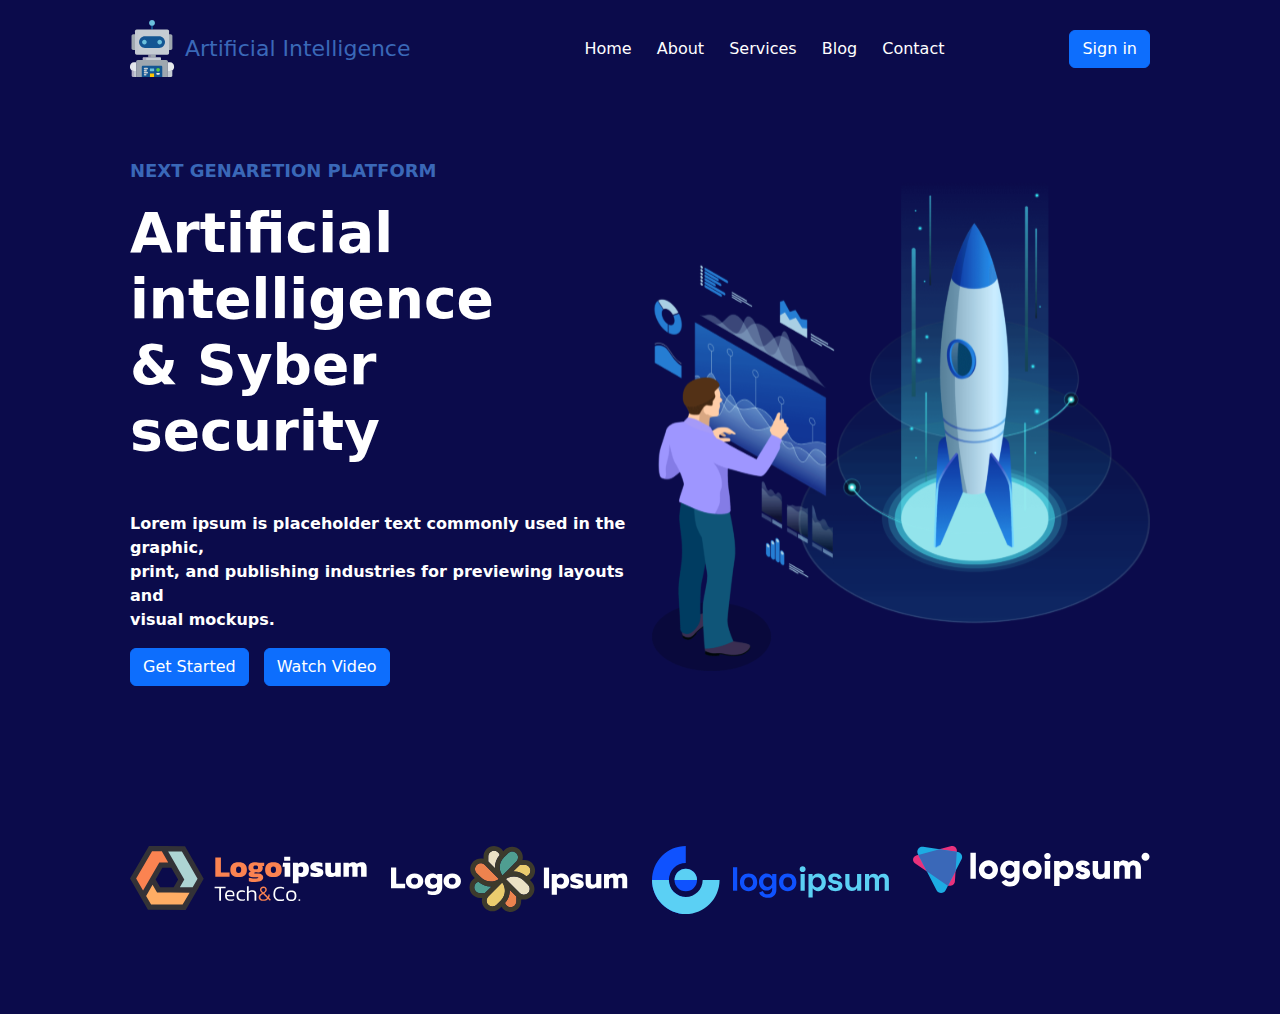
==== artificial-intelligence/index.html @ 1d0e7377 "initial commit" ====
<!DOCTYPE html>
<html lang="en">
<head>
    <meta charset="UTF-8">
    <meta name="viewport" content="width=device-width, initial-scale=1.0">
    <title>Document</title>
    <link rel="stylesheet" href="https://cdnjs.cloudflare.com/ajax/libs/font-awesome/6.5.1/css/all.min.css">
    <link href="https://cdn.jsdelivr.net/npm/bootstrap@5.3.3/dist/css/bootstrap.min.css" rel="stylesheet" integrity="sha384-QWTKZyjpPEjISv5WaRU9OFeRpok6YctnYmDr5pNlyT2bRjXh0JMhjY6hW+ALEwIH" crossorigin="anonymous">
     <link rel="stylesheet" href="style.css">
</head>
<body>
    <!-- Navigation bar with css -->
    <div class="navigation-bar">
        <div class="logo">
            <img src="/artificial-intelligence.svg/logo1.svg" alt="">
            <span>Artificial Intelligence</span>
            <i class="fa-solid fa-bars"></i>
        </div>
        <div class="links">
            <a href="#">Home</a>
            <a href="#">About</a>
            <a href="#">Services</a>
            <a href="#">Blog</a>
            <a href="#">Contact</a>

        </div>
        <div class="sign-in">
            <a href="#" class="btn btn-primary">Sign in</a>
        </div>
    </div>

    <!-- Introduction section -->
    <section class="introduction row">
        <div class="introduction-left col-12 col-md-6">
            <p class="next">Next genaretion platform</p>
            <h1>Artificial intelligence <br> & Syber security</h1>
            <p>Lorem ipsum is placeholder text commonly used in the graphic, <br> print, and publishing industries for previewing layouts and <br> visual mockups.</p>
             <a href="#" class="btn btn-primary buton">Get Started</a>
             <a href="#" class="btn btn-primary buton">Watch Video</a>
        </div>


       <div class="introduction-right col-12 col-md-6">
        <img src="/artificial-intelligence.svg/rocket.svg" alt="" class="w-100">

       </div>



    </section>

    <div class="companies row">
        <div class="company col-6 col-md-3">
            <img src="/artificial-intelligence.svg/company1.svg" alt="" class="w-100"></div>
        <div class="company col-6 col-md-3">
            <img src="/artificial-intelligence.svg/company2.svg" alt="" class="w-100"></div>
        <div class="company col-6 col-md-3">
            <img src="/artificial-intelligence.svg/company3.svg" alt="" class="w-100"></div>
        <div class="company col-6 col-md-3">
            <img src="/artificial-intelligence.svg/company4.svg" alt="" class="w-100"></div>
    </div>
    
</body>
</html>
---- artificial-intelligence/style.css ----
/* Navigation bar design */

body{
    margin: 0;
    padding: 0;
    background-color: rgb(11, 11, 75);
}
.navigation-bar{
    display: flex;
    justify-content: space-between;
    padding: 20px 130px;
    align-items: center;
    

}
.navigation-bar .logo{
    display: flex;
    align-items: center;
    
}
.navigation-bar .logo .fa-bars{
   font-size: 22px;
   margin-left: 50px;
   color: #fff;
   visibility: hidden;
   cursor: pointer;
   
   
}
.navigation-bar .logo{
    display: flex;
    align-items: center;
}
.navigation-bar .logo span{
    color: #3A68B8;
    font-size: 22px;
    margin-left: 10px;
}
.navigation-bar .links a{
    text-decoration: none;
    color: #fff;
    margin-right: 20px;

}
/* .navigation-bar .sign-in a{
    text-decoration: none;
    color: #fff;
    padding: 6px 15px;
    background-color: #3A68B8;
    border: 1px solid;
    border-radius: 5px;

} */

/* Introduction section */
.introduction{
    padding: 60px 130px;
    align-items: center;
}
.introduction .introduction-left p{
    font-weight: 600;
    color: #fff;
}
.introduction .introduction-left p.next{
    color: #3A68B8;
    text-transform: uppercase;
    font-weight: 600;
    font-size: 18px;
}
.introduction .introduction-left h1{
    color: #FFFFFF;
    font-weight: 800;
    font-size: 55px;
    padding-bottom: 40px;
}
.introduction-left .buton{
    display: inline-block;
    margin-right: 10px;
}

/* Companies  */
.companies {
    padding: 100px 130px;
}




















@media(max-width:768px){
    .introduction .introduction-left{
        align-items: center;
        margin-bottom: 50px;
    }
}
@media(max-width:768px){
    .introduction .introduction-left .buton{
        margin-bottom: 10px ;
    }
    .companies .company{
        margin-bottom: 20px;
    }
}
@media(max-width:1017px){
    .navigation-bar .links, .sign-in{
        visibility: hidden;

    }
    .navigation-bar .logo .fa-bars{
        visibility: visible;
    }

}
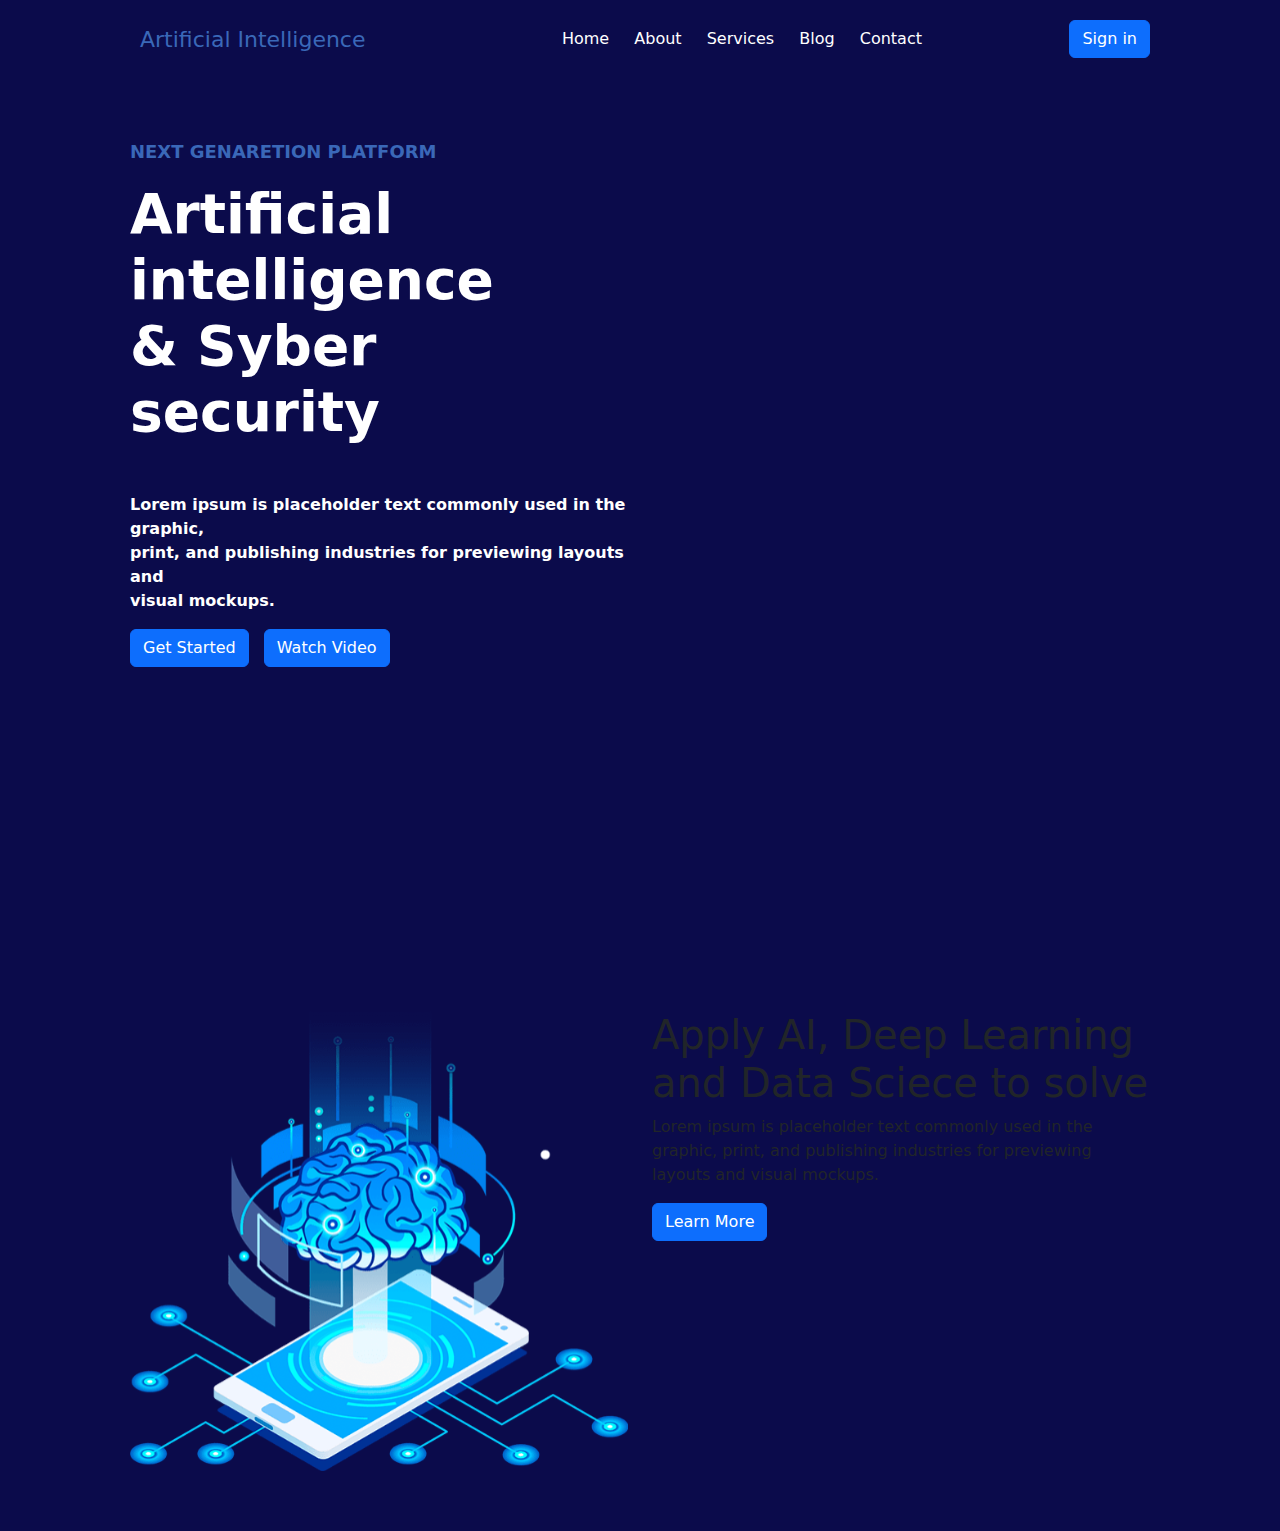
==== commit 4cdefef6: "initial commit" ====
--- a/artificial-intelligence/index.html
+++ b/artificial-intelligence/index.html
@@ -12,7 +12,7 @@
     <!-- Navigation bar with css -->
     <div class="navigation-bar">
         <div class="logo">
-            <img src="/artificial-intelligence.svg/logo1.svg" alt="">
+            <img src="/artificial-intelligence/photos.svg/logo1.svg" alt="">
             <span>Artificial Intelligence</span>
             <i class="fa-solid fa-bars"></i>
         </div>
@@ -41,7 +41,7 @@
 
 
        <div class="introduction-right col-12 col-md-6">
-        <img src="/artificial-intelligence.svg/rocket.svg" alt="" class="w-100">
+        <img src="/artificial-intelligence/photos.svg/rocket.svg" alt="" class="w-100">
 
        </div>
 
@@ -51,13 +51,26 @@
 
     <div class="companies row">
         <div class="company col-6 col-md-3">
-            <img src="/artificial-intelligence.svg/company1.svg" alt="" class="w-100"></div>
+            <img src="/artificial-intelligence/photos.svg/company1.svg" alt="" class="w-100"></div>
         <div class="company col-6 col-md-3">
-            <img src="/artificial-intelligence.svg/company2.svg" alt="" class="w-100"></div>
+            <img src="/artificial-intelligence/photos.svg/company2.svg" alt="" class="w-100"></div>
         <div class="company col-6 col-md-3">
-            <img src="/artificial-intelligence.svg/company3.svg" alt="" class="w-100"></div>
+            <img src="/artificial-intelligence/photos.svg/company3.svg" alt="" class="w-100"></div>
         <div class="company col-6 col-md-3">
-            <img src="/artificial-intelligence.svg/company4.svg" alt="" class="w-100"></div>
+            <img src="/artificial-intelligence/photos.svg/company4.svg" alt="" class="w-100"></div>
+    </div>
+
+
+
+    <div class="apply row">
+        <div class="apply-left col-12 col-md-6">
+         <img src="/artificial-intelligence/photos.svg/apply.svg" class="w-100" alt="artificial-intelligence">
+        </div>
+        <div class="apply-right col-12 col-md-6">
+        <h1>Apply AI, Deep Learning <br> and Data Sciece to solve</h1>
+        <p>Lorem ipsum is placeholder text commonly used in the <br> graphic, print, and publishing industries for previewing <br> layouts and visual mockups.</p>
+         <a href="#" class="btn btn-primary">Learn More</a>
+    </div>
     </div>
     
 </body>
--- a/artificial-intelligence/style.css
+++ b/artificial-intelligence/style.css
@@ -83,6 +83,10 @@
     padding: 100px 130px;
 }
 
+div.apply{
+    padding: 60px 130px;
+}
+
 
 
 
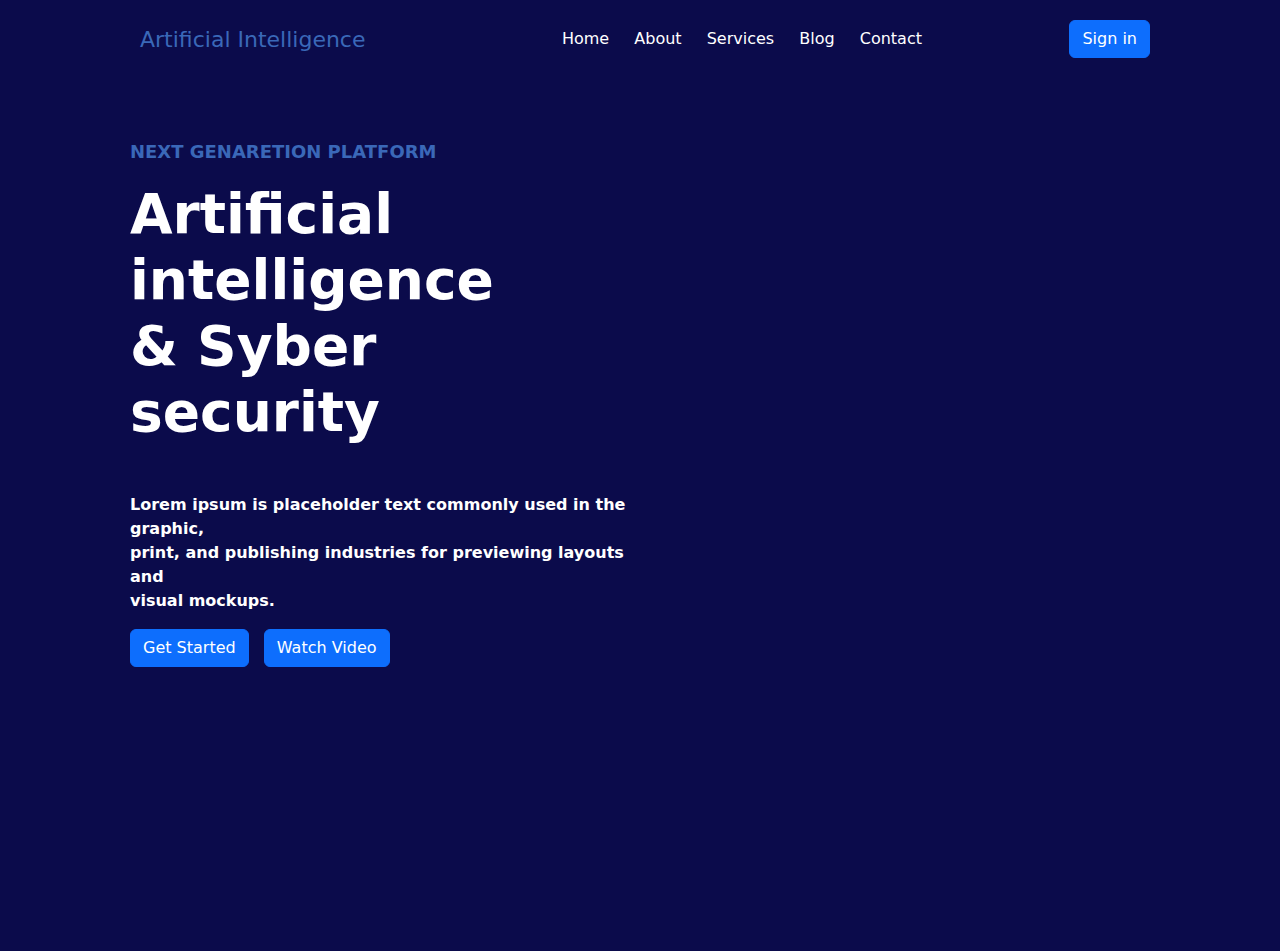
==== commit 7fb786a9: "initial commit" ====
--- a/artificial-intelligence/index.html
+++ b/artificial-intelligence/index.html
@@ -62,16 +62,7 @@
 
 
 
-    <div class="apply row">
-        <div class="apply-left col-12 col-md-6">
-         <img src="/artificial-intelligence/photos.svg/apply.svg" class="w-100" alt="artificial-intelligence">
-        </div>
-        <div class="apply-right col-12 col-md-6">
-        <h1>Apply AI, Deep Learning <br> and Data Sciece to solve</h1>
-        <p>Lorem ipsum is placeholder text commonly used in the <br> graphic, print, and publishing industries for previewing <br> layouts and visual mockups.</p>
-         <a href="#" class="btn btn-primary">Learn More</a>
-    </div>
-    </div>
+    
     
 </body>
 </html>